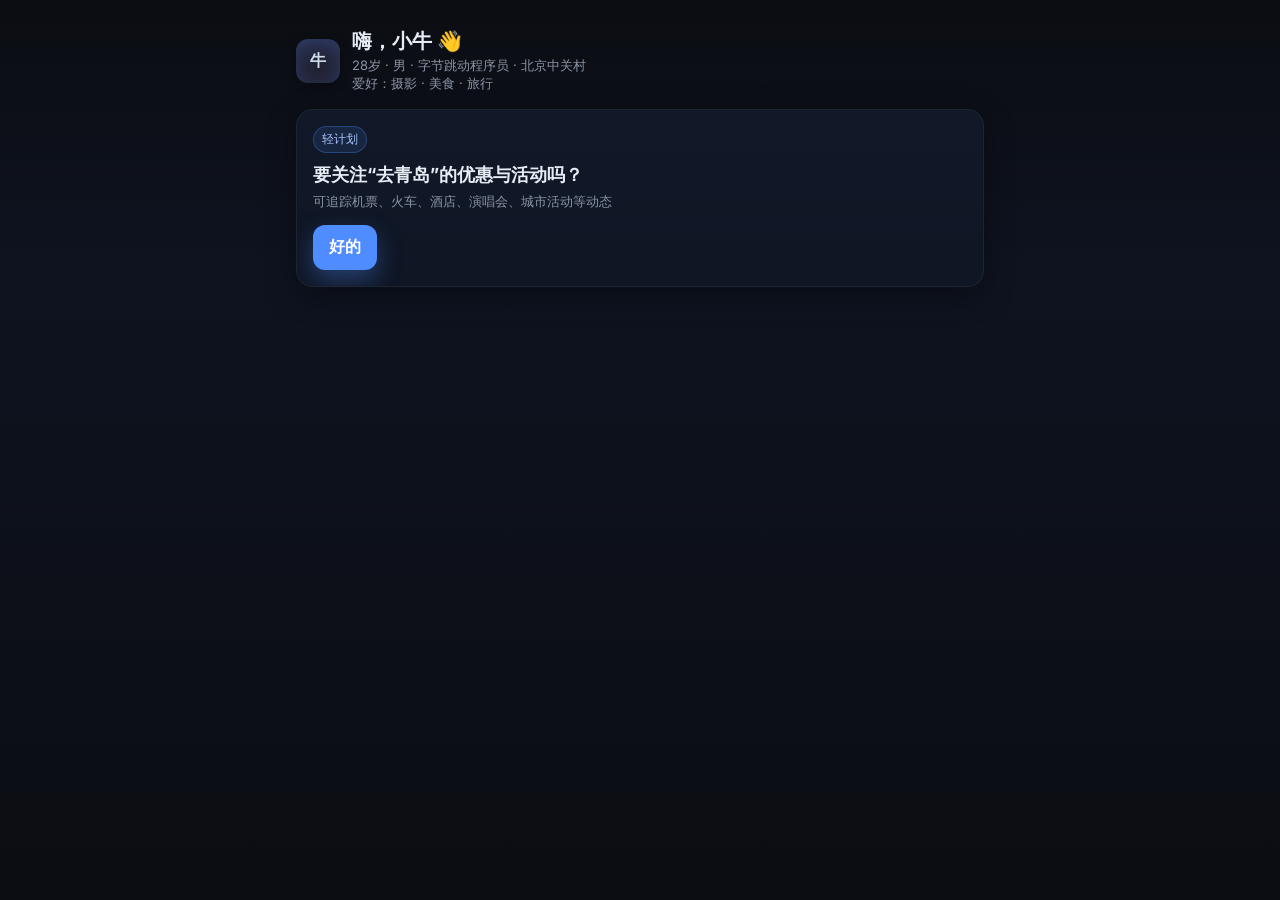
==== mobile-plan/index.html @ 5ac1c53b "Create mobile plan tracker UI with form, action sheet, and default settings Co-authored-by: zxl20zxl" ====
<!doctype html>
<html lang="zh-CN">
  <head>
    <meta charset="utf-8" />
    <meta name="viewport" content="width=device-width, initial-scale=1, viewport-fit=cover" />
    <title>轻计划 · 青岛行追踪</title>
    <link rel="stylesheet" href="./style.css" />
    <link rel="preconnect" href="https://fonts.googleapis.com">
    <link rel="preconnect" href="https://fonts.gstatic.com" crossorigin>
    <link href="https://fonts.googleapis.com/css2?family=Inter:wght@400;500;600&display=swap" rel="stylesheet">
  </head>
  <body>
    <main class="page">
      <section class="hero">
        <div class="avatar">牛</div>
        <div class="intro">
          <h1>嗨，小牛 👋</h1>
          <p>28岁 · 男 · 字节跳动程序员 · 北京中关村</p>
          <p>爱好：摄影 · 美食 · 旅行</p>
        </div>
      </section>

      <section class="card">
        <div class="card-hd">
          <div class="badge">轻计划</div>
          <h2>要关注“去青岛”的优惠与活动吗？</h2>
          <p class="sub">可追踪机票、火车、酒店、演唱会、城市活动等动态</p>
        </div>
        <div class="card-ft">
          <button id="openSheetBtn" class="btn-primary">好的</button>
        </div>
      </section>

      <section class="debug" id="resultBox" hidden>
        <h3>已创建追踪</h3>
        <pre id="resultJson"></pre>
      </section>
    </main>

    <!-- ActionSheet -->
    <div class="sheet-mask" id="sheetMask" role="presentation" aria-hidden="true"></div>
    <div class="sheet" id="actionSheet" role="dialog" aria-modal="true" aria-labelledby="sheetTitle">
      <header class="sheet-hd">
        <div class="drag-handle" aria-hidden="true"></div>
        <h3 id="sheetTitle">选择追踪内容</h3>
        <p class="muted">北京 ⇀ 青岛 · 选择你要关注的项目并设置参数</p>
      </header>

      <div class="sheet-body">
        <form id="trackerForm">
          <fieldset class="group">
            <legend>追踪类型</legend>

            <label class="item switch">
              <input type="checkbox" name="check_flight" />
              <span class="switch-ui"></span>
              <span class="label-main">机票特价</span>
            </label>
            <div class="panel" data-panel="flight" hidden>
              <div class="row">
                <label>出发城市</label>
                <input type="text" name="flight.departure_city" />
              </div>
              <div class="row">
                <label>到达城市</label>
                <input type="text" name="flight.destination_city" />
              </div>
              <div class="row">
                <label>价格上限(¥)</label>
                <input type="number" min="0" inputmode="numeric" name="flight.price_limit" />
              </div>
            </div>

            <label class="item switch">
              <input type="checkbox" name="check_train" />
              <span class="switch-ui"></span>
              <span class="label-main">火车特价</span>
            </label>
            <div class="panel" data-panel="train" hidden>
              <div class="row">
                <label>价格上限(¥)</label>
                <input type="number" min="0" inputmode="numeric" name="train.price_limit" />
              </div>
            </div>

            <label class="item switch">
              <input type="checkbox" name="check_hotel" />
              <span class="switch-ui"></span>
              <span class="label-main">酒店优惠</span>
            </label>
            <div class="panel" data-panel="hotel" hidden>
              <div class="row">
                <label>价格上限(¥)</label>
                <input type="number" min="0" inputmode="numeric" name="hotel.price_limit" />
              </div>
              <div class="row">
                <label>偏好品牌</label>
                <input type="text" name="hotel.brand" />
              </div>
            </div>

            <label class="item switch">
              <input type="checkbox" name="check_concert" />
              <span class="switch-ui"></span>
              <span class="label-main">演唱会</span>
            </label>
            <div class="panel" data-panel="concert" hidden>
              <div class="row">
                <label>歌手</label>
                <input type="text" name="concert.singer_name" />
              </div>
            </div>

            <label class="item switch">
              <input type="checkbox" name="check_city_event" />
              <span class="switch-ui"></span>
              <span class="label-main">青岛城市活动</span>
            </label>
            <div class="panel" data-panel="city_event" hidden>
              <div class="row">
                <label>城市</label>
                <input type="text" name="city_event.city" />
              </div>
            </div>
          </fieldset>

          <fieldset class="group">
            <legend>提醒频率</legend>
            <div class="seg">
              <label class="seg-item">
                <input type="radio" name="reminder_schedule" value="DAILY" />
                <span>每天</span>
              </label>
              <label class="seg-item">
                <input type="radio" name="reminder_schedule" value="WEEKEND" />
                <span>周末</span>
              </label>
            </div>
          </fieldset>
        </form>
      </div>

      <footer class="sheet-ft">
        <button class="btn-ghost" id="cancelBtn">取消</button>
        <button class="btn-primary" id="confirmBtn">确定创建</button>
      </footer>
    </div>

    <div id="toast" class="toast" role="status" aria-live="polite" aria-atomic="true"></div>

    <script type="module" src="./app.js"></script>
  </body>
</html>
---- mobile-plan/style.css ----
* { box-sizing: border-box; }
:root{ --bg:#0b0d12; --card:#121722; --muted:#8b94a7; --text:#e6ecf4; --primary:#4f8cff; --primary-press:#3b6cd6; --ring:#2a3a63; --border:#1e2430; --success:#12b886; }
html,body{ height:100%; }
body{
  margin:0; font-family: Inter, system-ui, -apple-system, Segoe UI, Roboto, PingFang SC, Hiragino Sans GB, Microsoft YaHei, Helvetica Neue, Arial, sans-serif;
  color:var(--text); background:linear-gradient(180deg,#0b0d12,#0e1320 30%,#0b0d12);
}
.page{ padding:20px 16px 120px; max-width:720px; margin:0 auto; }
.hero{ display:flex; align-items:center; gap:12px; margin-top:8px; }
.avatar{ width:44px; height:44px; border-radius:12px; background:#223; display:grid; place-items:center; font-weight:700; color:#cde; box-shadow:0 6px 20px rgba(79,140,255,.25) inset,0 2px 10px rgba(0,0,0,.35); }
.intro h1{ margin:0 0 2px; font-size:20px; }
.intro p{ margin:0; color:var(--muted); font-size:13px; }

.card{ margin-top:16px; background:linear-gradient(180deg,#111827,#0f1624); border:1px solid var(--border); border-radius:16px; padding:16px; box-shadow:0 8px 30px rgba(0,0,0,.35);
  position:relative; overflow:hidden; }
.badge{ display:inline-block; padding:4px 8px; border-radius:999px; font-size:12px; background:rgba(79,140,255,.12); color:#a9c6ff; border:1px solid rgba(79,140,255,.3); }
.card-hd h2{ margin:10px 0 6px; font-size:18px; }
.sub{ color:var(--muted); margin:0; font-size:13px; }
.card-ft{ margin-top:14px; display:flex; gap:12px; }

.btn-primary, .btn-ghost{ -webkit-tap-highlight-color: transparent; }
.btn-primary{ appearance:none; border:none; background:var(--primary); color:white; padding:12px 16px; border-radius:12px; font-weight:600; font-size:16px; box-shadow:0 10px 24px rgba(79,140,255,.35);
  transition: transform .07s ease, background .2s; }
.btn-primary:active{ transform: translateY(1px); background:var(--primary-press); }
.btn-ghost{ appearance:none; background:transparent; color:var(--text); border:1px solid var(--border); padding:12px 14px; border-radius:12px; font-weight:600; }

/* Sheet */
.sheet-mask{ position:fixed; inset:0; background:rgba(0,0,0,.4); opacity:0; pointer-events:none; transition:opacity .25s ease; }
.sheet{ position:fixed; left:0; right:0; bottom:-100%; background:linear-gradient(180deg,#111827,#0f1624); border-top-left-radius:20px; border-top-right-radius:20px; border:1px solid var(--border); box-shadow:0 -10px 40px rgba(0,0,0,.5); transition:transform .28s ease; transform: translateY(100%);
  max-height:80vh; display:flex; flex-direction:column; }
.sheet.show{ transform: translateY(0); bottom:0; }
.sheet-mask.show{ opacity:1; pointer-events:auto; }
.sheet-hd{ padding:12px 16px 8px; position:relative; }
.drag-handle{ width:48px; height:5px; background:#2a3242; border-radius:999px; margin:8px auto 10px; }
.sheet-hd h3{ margin:0 0 4px; font-size:16px; }
.muted{ color:var(--muted); font-size:12px; margin:0; }
.sheet-body{ padding:8px 16px 12px; overflow:auto; }
.sheet-ft{ display:flex; gap:10px; padding:12px 16px 16px; border-top:1px solid var(--border); background:rgba(0,0,0,.1); position:sticky; bottom:0; }

.group{ border:1px solid var(--border); border-radius:14px; padding:10px; margin:8px 0 12px; }
.group legend{ font-size:12px; color:var(--muted); padding:0 6px; }
.item{ display:flex; align-items:center; gap:10px; padding:12px 8px; border-radius:12px; }
.switch{ justify-content:space-between; }
.switch-ui{ width:44px; height:28px; background:#1b2433; border:1px solid #2a3446; border-radius:999px; position:relative; transition:background .2s; }
.switch-ui::after{ content:""; position:absolute; top:3px; left:3px; width:20px; height:20px; background:#93a1b8; border-radius:50%; transition:left .2s, background .2s; }
.switch input{ display:none; }
.switch input:checked + .switch-ui{ background:#2b3c5f; }
.switch input:checked + .switch-ui::after{ left:21px; background:#74a2ff; }
.label-main{ font-weight:600; }
.panel{ border:1px dashed #2a3446; border-radius:12px; padding:10px; margin:-4px 0 10px 0; }
.row{ display:flex; align-items:center; justify-content:space-between; gap:12px; padding:8px 0; }
.row label{ color:var(--muted); font-size:13px; }
.row input{ flex:1; appearance:none; background:#0c111b; border:1px solid #1d2633; color:var(--text); border-radius:10px; padding:10px 12px; font-size:15px; }

.seg{ display:flex; background:#0c111b; border:1px solid #1d2633; border-radius:10px; overflow:hidden; }
.seg-item{ flex:1; display:flex; align-items:center; justify-content:center; gap:8px; padding:8px; }
.seg-item input{ display:none; }
.seg-item span{ color:var(--muted); font-weight:600; font-size:14px; }
.seg-item input:checked + span{ color:#a9c6ff; }

/* Toast */
.toast{ position:fixed; left:50%; transform:translateX(-50%); bottom:90px; background:#101827; border:1px solid var(--border); color:var(--text); padding:10px 14px; border-radius:12px; opacity:0; pointer-events:none; transition:opacity .25s, transform .25s; }
.toast.show{ opacity:1; transform:translateX(-50%) translateY(-6px); }

/* Debug box */
.debug{ margin-top:16px; }
pre{ white-space:pre-wrap; word-break:break-word; background:#0c111b; border:1px solid #1d2633; border-radius:12px; padding:12px; }
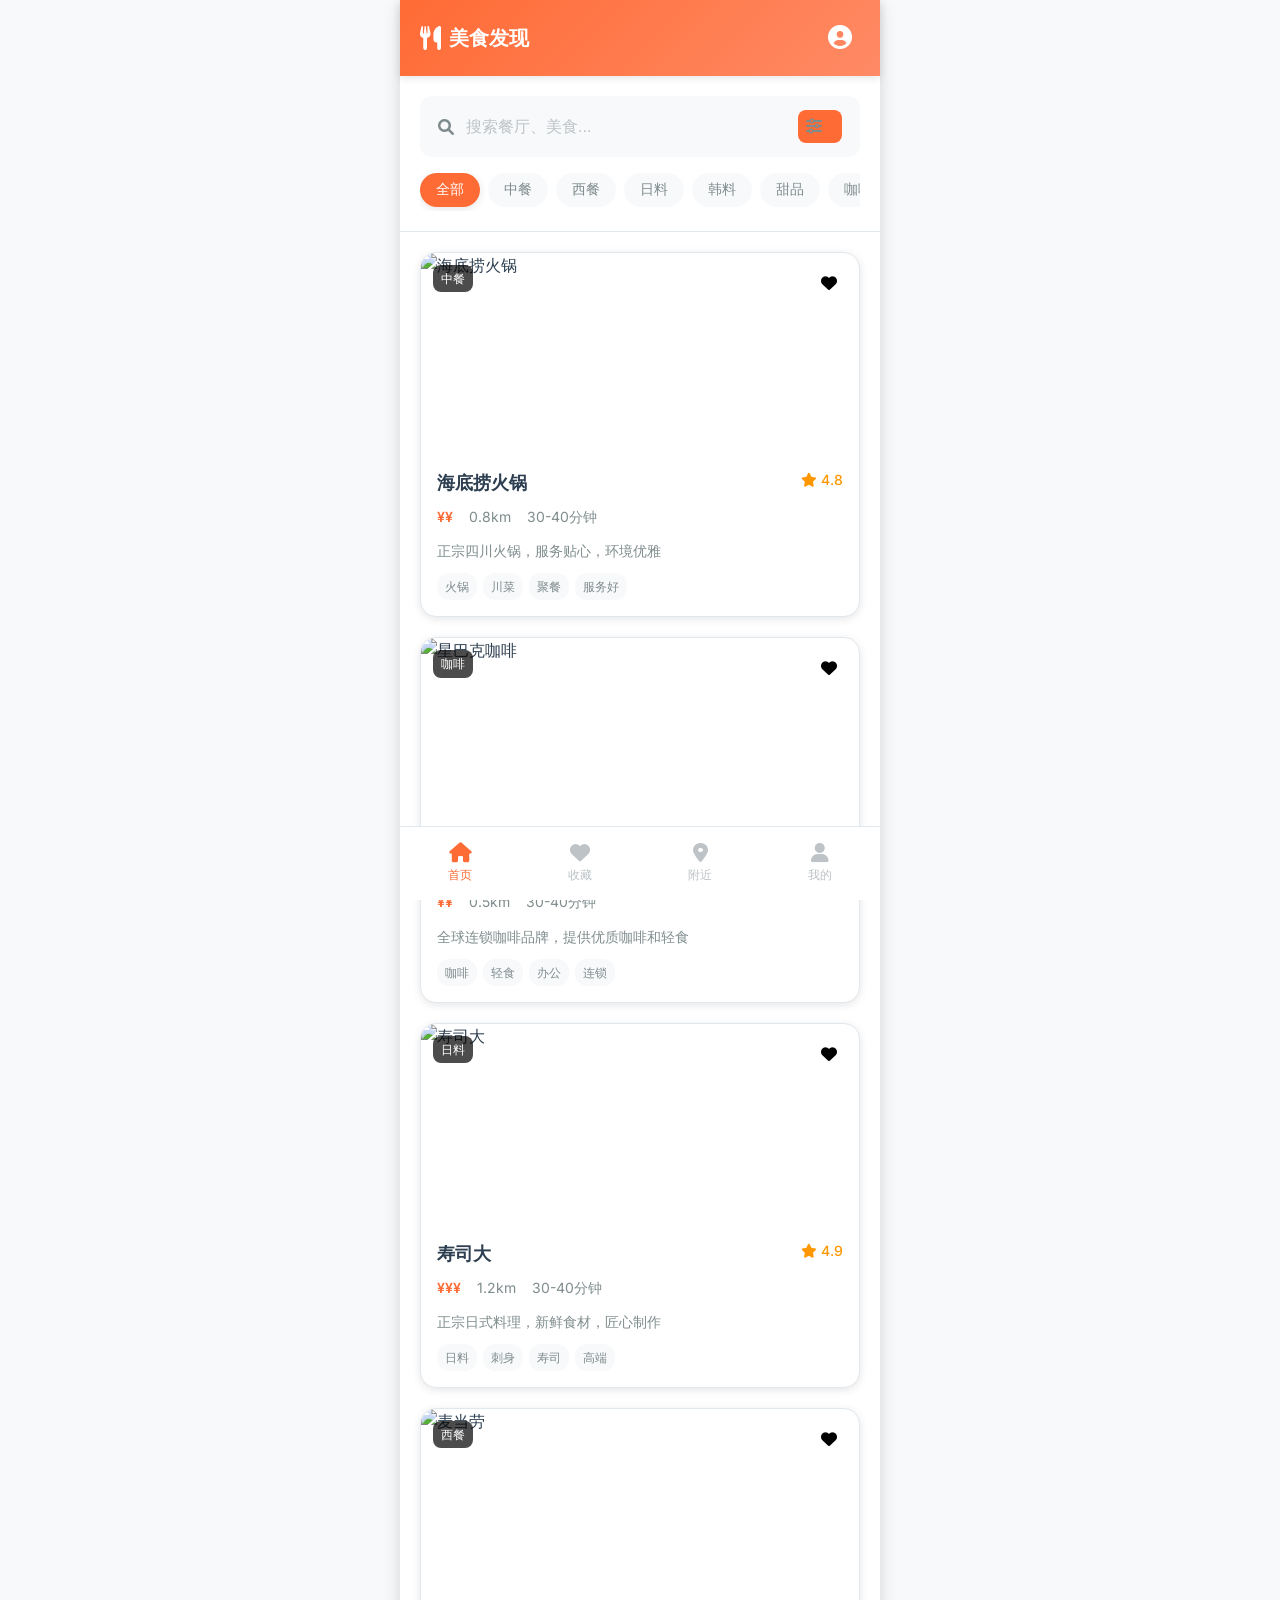
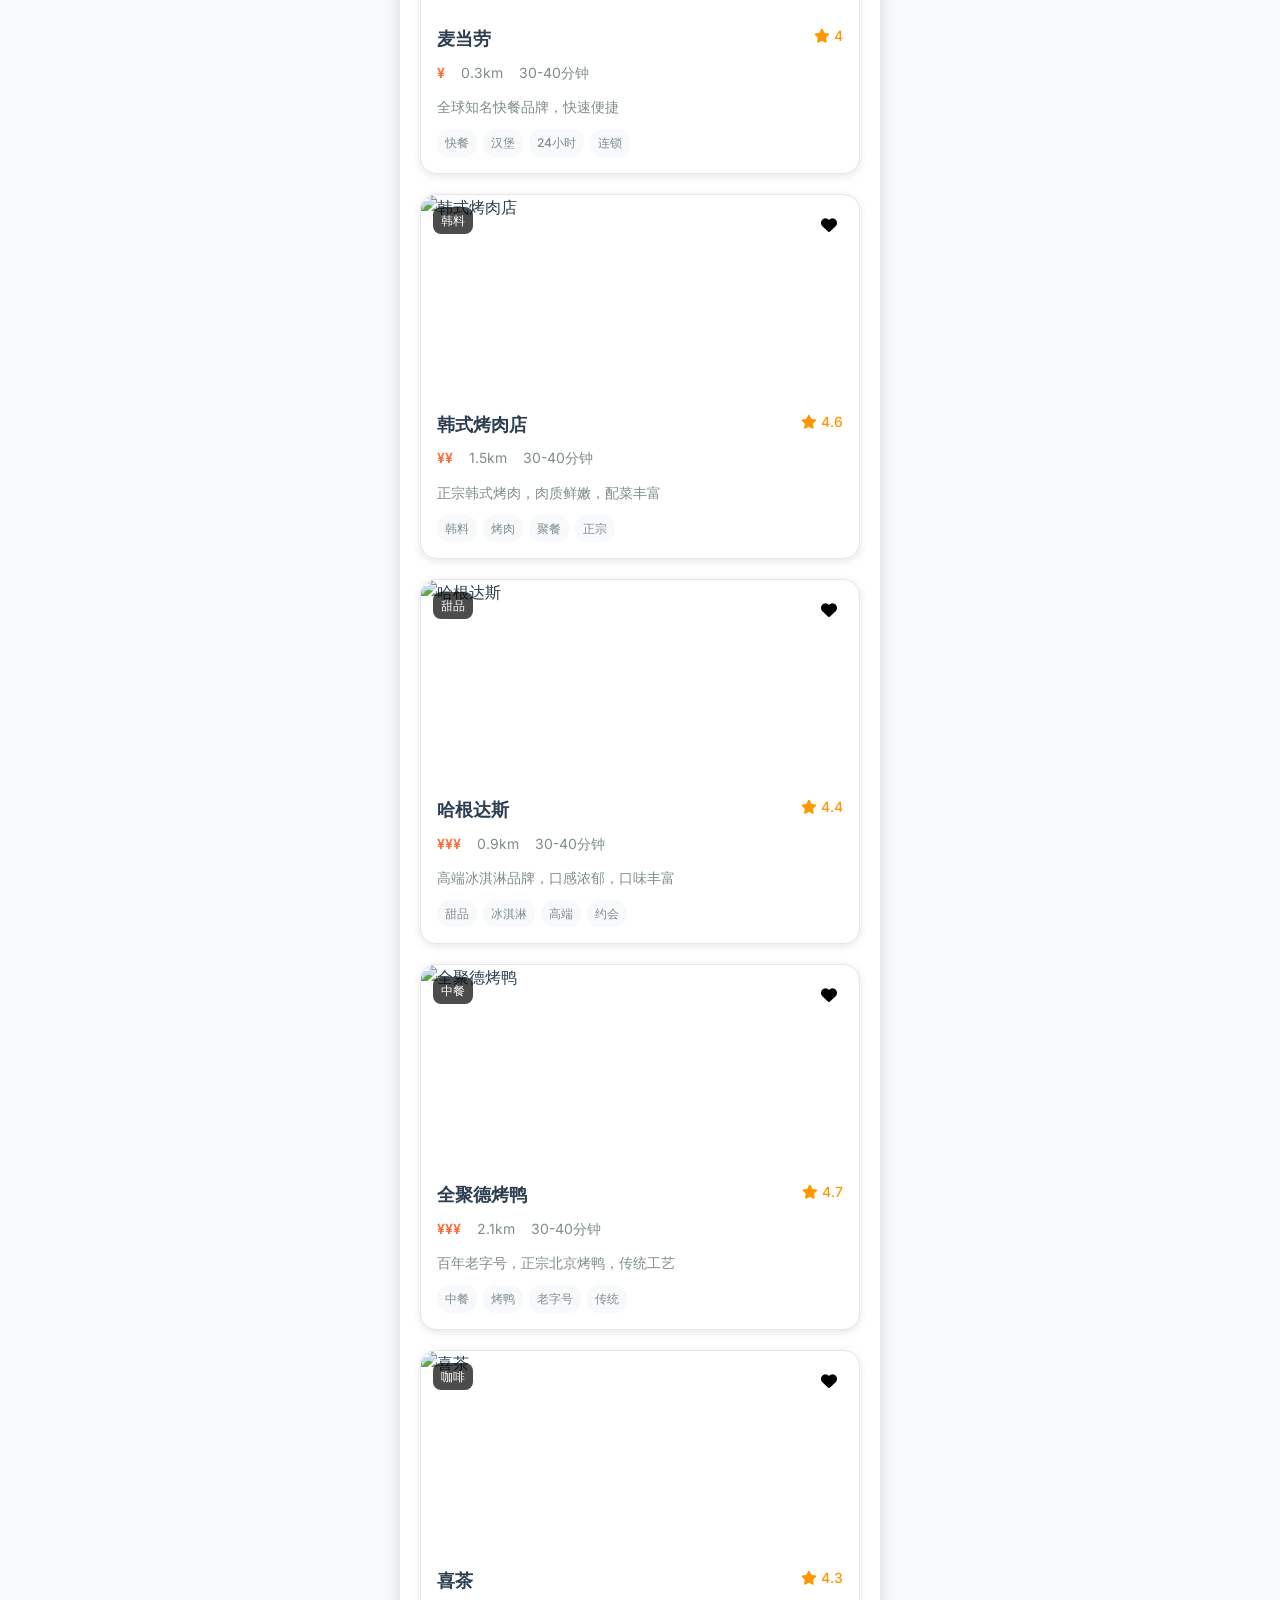
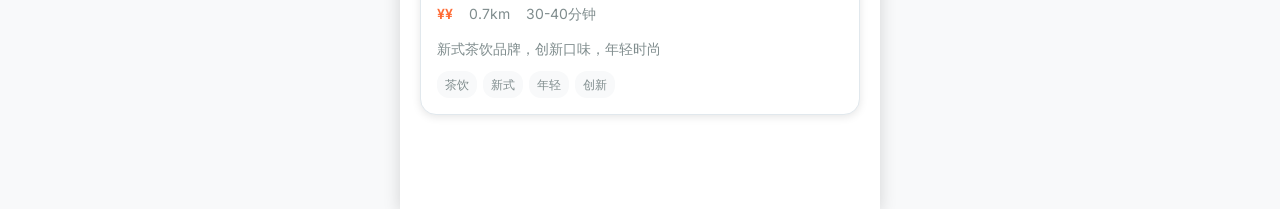
==== commit d7352e64: "Refactor: Redesign app for restaurant discovery and details Co-authored-by: zxl20zxl <zxl20zxl@gmail" ====
--- a/mobile-plan/index.html
+++ b/mobile-plan/index.html
@@ -3,150 +3,147 @@
   <head>
     <meta charset="utf-8" />
     <meta name="viewport" content="width=device-width, initial-scale=1, viewport-fit=cover" />
-    <title>轻计划 · 青岛行追踪</title>
+    <title>美食发现 · 发现身边的美味</title>
     <link rel="stylesheet" href="./style.css" />
     <link rel="preconnect" href="https://fonts.googleapis.com">
     <link rel="preconnect" href="https://fonts.gstatic.com" crossorigin>
-    <link href="https://fonts.googleapis.com/css2?family=Inter:wght@400;500;600&display=swap" rel="stylesheet">
+    <link href="https://fonts.googleapis.com/css2?family=Inter:wght@400;500;600;700&display=swap" rel="stylesheet">
+    <link rel="stylesheet" href="https://cdnjs.cloudflare.com/ajax/libs/font-awesome/6.0.0/css/all.min.css">
   </head>
   <body>
-    <main class="page">
-      <section class="hero">
-        <div class="avatar">牛</div>
-        <div class="intro">
-          <h1>嗨，小牛 👋</h1>
-          <p>28岁 · 男 · 字节跳动程序员 · 北京中关村</p>
-          <p>爱好：摄影 · 美食 · 旅行</p>
+    <div class="app">
+      <!-- Header -->
+      <header class="header">
+        <div class="header-content">
+          <div class="logo">
+            <i class="fas fa-utensils"></i>
+            <span>美食发现</span>
+          </div>
+          <button class="profile-btn">
+            <i class="fas fa-user-circle"></i>
+          </button>
+        </div>
+      </header>
+
+      <!-- Search Section -->
+      <section class="search-section">
+        <div class="search-container">
+          <div class="search-box">
+            <i class="fas fa-search"></i>
+            <input type="text" id="searchInput" placeholder="搜索餐厅、美食..." />
+            <button class="filter-btn" id="filterBtn">
+              <i class="fas fa-sliders-h"></i>
+            </button>
+          </div>
+        </div>
+        
+        <!-- Category Tabs -->
+        <div class="category-tabs">
+          <button class="tab active" data-category="all">全部</button>
+          <button class="tab" data-category="chinese">中餐</button>
+          <button class="tab" data-category="western">西餐</button>
+          <button class="tab" data-category="japanese">日料</button>
+          <button class="tab" data-category="korean">韩料</button>
+          <button class="tab" data-category="dessert">甜品</button>
+          <button class="tab" data-category="coffee">咖啡</button>
         </div>
       </section>
 
-      <section class="card">
-        <div class="card-hd">
-          <div class="badge">轻计划</div>
-          <h2>要关注“去青岛”的优惠与活动吗？</h2>
-          <p class="sub">可追踪机票、火车、酒店、演唱会、城市活动等动态</p>
+      <!-- Restaurant List -->
+      <main class="main-content">
+        <div class="restaurant-list" id="restaurantList">
+          <!-- 餐厅卡片将通过JavaScript动态生成 -->
         </div>
-        <div class="card-ft">
-          <button id="openSheetBtn" class="btn-primary">好的</button>
-        </div>
-      </section>
+      </main>
 
-      <section class="debug" id="resultBox" hidden>
-        <h3>已创建追踪</h3>
-        <pre id="resultJson"></pre>
-      </section>
-    </main>
-
-    <!-- ActionSheet -->
-    <div class="sheet-mask" id="sheetMask" role="presentation" aria-hidden="true"></div>
-    <div class="sheet" id="actionSheet" role="dialog" aria-modal="true" aria-labelledby="sheetTitle">
-      <header class="sheet-hd">
-        <div class="drag-handle" aria-hidden="true"></div>
-        <h3 id="sheetTitle">选择追踪内容</h3>
-        <p class="muted">北京 ⇀ 青岛 · 选择你要关注的项目并设置参数</p>
-      </header>
-
-      <div class="sheet-body">
-        <form id="trackerForm">
-          <fieldset class="group">
-            <legend>追踪类型</legend>
-
-            <label class="item switch">
-              <input type="checkbox" name="check_flight" />
-              <span class="switch-ui"></span>
-              <span class="label-main">机票特价</span>
-            </label>
-            <div class="panel" data-panel="flight" hidden>
-              <div class="row">
-                <label>出发城市</label>
-                <input type="text" name="flight.departure_city" />
-              </div>
-              <div class="row">
-                <label>到达城市</label>
-                <input type="text" name="flight.destination_city" />
-              </div>
-              <div class="row">
-                <label>价格上限(¥)</label>
-                <input type="number" min="0" inputmode="numeric" name="flight.price_limit" />
-              </div>
-            </div>
-
-            <label class="item switch">
-              <input type="checkbox" name="check_train" />
-              <span class="switch-ui"></span>
-              <span class="label-main">火车特价</span>
-            </label>
-            <div class="panel" data-panel="train" hidden>
-              <div class="row">
-                <label>价格上限(¥)</label>
-                <input type="number" min="0" inputmode="numeric" name="train.price_limit" />
-              </div>
-            </div>
-
-            <label class="item switch">
-              <input type="checkbox" name="check_hotel" />
-              <span class="switch-ui"></span>
-              <span class="label-main">酒店优惠</span>
-            </label>
-            <div class="panel" data-panel="hotel" hidden>
-              <div class="row">
-                <label>价格上限(¥)</label>
-                <input type="number" min="0" inputmode="numeric" name="hotel.price_limit" />
-              </div>
-              <div class="row">
-                <label>偏好品牌</label>
-                <input type="text" name="hotel.brand" />
-              </div>
-            </div>
-
-            <label class="item switch">
-              <input type="checkbox" name="check_concert" />
-              <span class="switch-ui"></span>
-              <span class="label-main">演唱会</span>
-            </label>
-            <div class="panel" data-panel="concert" hidden>
-              <div class="row">
-                <label>歌手</label>
-                <input type="text" name="concert.singer_name" />
-              </div>
-            </div>
-
-            <label class="item switch">
-              <input type="checkbox" name="check_city_event" />
-              <span class="switch-ui"></span>
-              <span class="label-main">青岛城市活动</span>
-            </label>
-            <div class="panel" data-panel="city_event" hidden>
-              <div class="row">
-                <label>城市</label>
-                <input type="text" name="city_event.city" />
-              </div>
-            </div>
-          </fieldset>
-
-          <fieldset class="group">
-            <legend>提醒频率</legend>
-            <div class="seg">
-              <label class="seg-item">
-                <input type="radio" name="reminder_schedule" value="DAILY" />
-                <span>每天</span>
-              </label>
-              <label class="seg-item">
-                <input type="radio" name="reminder_schedule" value="WEEKEND" />
-                <span>周末</span>
-              </label>
-            </div>
-          </fieldset>
-        </form>
-      </div>
-
-      <footer class="sheet-ft">
-        <button class="btn-ghost" id="cancelBtn">取消</button>
-        <button class="btn-primary" id="confirmBtn">确定创建</button>
-      </footer>
+      <!-- Bottom Navigation -->
+      <nav class="bottom-nav">
+        <button class="nav-item active" data-page="home">
+          <i class="fas fa-home"></i>
+          <span>首页</span>
+        </button>
+        <button class="nav-item" data-page="favorites">
+          <i class="fas fa-heart"></i>
+          <span>收藏</span>
+        </button>
+        <button class="nav-item" data-page="nearby">
+          <i class="fas fa-map-marker-alt"></i>
+          <span>附近</span>
+        </button>
+        <button class="nav-item" data-page="profile">
+          <i class="fas fa-user"></i>
+          <span>我的</span>
+        </button>
+      </nav>
     </div>
 
-    <div id="toast" class="toast" role="status" aria-live="polite" aria-atomic="true"></div>
+    <!-- Filter Modal -->
+    <div class="modal" id="filterModal">
+      <div class="modal-content">
+        <div class="modal-header">
+          <h3>筛选条件</h3>
+          <button class="close-btn" id="closeFilter">
+            <i class="fas fa-times"></i>
+          </button>
+        </div>
+        <div class="modal-body">
+          <div class="filter-group">
+            <h4>价格范围</h4>
+            <div class="price-range">
+              <button class="price-btn active" data-price="all">全部</button>
+              <button class="price-btn" data-price="low">¥</button>
+              <button class="price-btn" data-price="medium">¥¥</button>
+              <button class="price-btn" data-price="high">¥¥¥</button>
+            </div>
+          </div>
+          <div class="filter-group">
+            <h4>评分</h4>
+            <div class="rating-range">
+              <button class="rating-btn active" data-rating="all">全部</button>
+              <button class="rating-btn" data-rating="4">4.0+</button>
+              <button class="rating-btn" data-rating="4.5">4.5+</button>
+            </div>
+          </div>
+          <div class="filter-group">
+            <h4>距离</h4>
+            <div class="distance-range">
+              <button class="distance-btn active" data-distance="all">全部</button>
+              <button class="distance-btn" data-distance="1">1km内</button>
+              <button class="distance-btn" data-distance="3">3km内</button>
+              <button class="distance-btn" data-distance="5">5km内</button>
+            </div>
+          </div>
+        </div>
+        <div class="modal-footer">
+          <button class="btn-secondary" id="resetFilter">重置</button>
+          <button class="btn-primary" id="applyFilter">应用筛选</button>
+        </div>
+      </div>
+    </div>
+
+    <!-- Restaurant Detail Modal -->
+    <div class="modal" id="restaurantModal">
+      <div class="modal-content restaurant-detail">
+        <div class="modal-header">
+          <button class="back-btn" id="backBtn">
+            <i class="fas fa-arrow-left"></i>
+          </button>
+          <h3 id="restaurantName">餐厅详情</h3>
+          <button class="favorite-btn" id="favoriteBtn">
+            <i class="fas fa-heart"></i>
+          </button>
+        </div>
+        <div class="modal-body" id="restaurantDetailContent">
+          <!-- 餐厅详情内容将通过JavaScript动态生成 -->
+        </div>
+      </div>
+    </div>
+
+    <!-- Toast Notification -->
+    <div class="toast" id="toast">
+      <i class="fas fa-check-circle"></i>
+      <span id="toastMessage">操作成功</span>
+    </div>
 
     <script type="module" src="./app.js"></script>
   </body>
--- a/mobile-plan/style.css
+++ b/mobile-plan/style.css
@@ -1,67 +1,814 @@
-* { box-sizing: border-box; }
-:root{ --bg:#0b0d12; --card:#121722; --muted:#8b94a7; --text:#e6ecf4; --primary:#4f8cff; --primary-press:#3b6cd6; --ring:#2a3a63; --border:#1e2430; --success:#12b886; }
-html,body{ height:100%; }
-body{
-  margin:0; font-family: Inter, system-ui, -apple-system, Segoe UI, Roboto, PingFang SC, Hiragino Sans GB, Microsoft YaHei, Helvetica Neue, Arial, sans-serif;
-  color:var(--text); background:linear-gradient(180deg,#0b0d12,#0e1320 30%,#0b0d12);
-}
-.page{ padding:20px 16px 120px; max-width:720px; margin:0 auto; }
-.hero{ display:flex; align-items:center; gap:12px; margin-top:8px; }
-.avatar{ width:44px; height:44px; border-radius:12px; background:#223; display:grid; place-items:center; font-weight:700; color:#cde; box-shadow:0 6px 20px rgba(79,140,255,.25) inset,0 2px 10px rgba(0,0,0,.35); }
-.intro h1{ margin:0 0 2px; font-size:20px; }
-.intro p{ margin:0; color:var(--muted); font-size:13px; }
-
-.card{ margin-top:16px; background:linear-gradient(180deg,#111827,#0f1624); border:1px solid var(--border); border-radius:16px; padding:16px; box-shadow:0 8px 30px rgba(0,0,0,.35);
-  position:relative; overflow:hidden; }
-.badge{ display:inline-block; padding:4px 8px; border-radius:999px; font-size:12px; background:rgba(79,140,255,.12); color:#a9c6ff; border:1px solid rgba(79,140,255,.3); }
-.card-hd h2{ margin:10px 0 6px; font-size:18px; }
-.sub{ color:var(--muted); margin:0; font-size:13px; }
-.card-ft{ margin-top:14px; display:flex; gap:12px; }
-
-.btn-primary, .btn-ghost{ -webkit-tap-highlight-color: transparent; }
-.btn-primary{ appearance:none; border:none; background:var(--primary); color:white; padding:12px 16px; border-radius:12px; font-weight:600; font-size:16px; box-shadow:0 10px 24px rgba(79,140,255,.35);
-  transition: transform .07s ease, background .2s; }
-.btn-primary:active{ transform: translateY(1px); background:var(--primary-press); }
-.btn-ghost{ appearance:none; background:transparent; color:var(--text); border:1px solid var(--border); padding:12px 14px; border-radius:12px; font-weight:600; }
-
-/* Sheet */
-.sheet-mask{ position:fixed; inset:0; background:rgba(0,0,0,.4); opacity:0; pointer-events:none; transition:opacity .25s ease; }
-.sheet{ position:fixed; left:0; right:0; bottom:-100%; background:linear-gradient(180deg,#111827,#0f1624); border-top-left-radius:20px; border-top-right-radius:20px; border:1px solid var(--border); box-shadow:0 -10px 40px rgba(0,0,0,.5); transition:transform .28s ease; transform: translateY(100%);
-  max-height:80vh; display:flex; flex-direction:column; }
-.sheet.show{ transform: translateY(0); bottom:0; }
-.sheet-mask.show{ opacity:1; pointer-events:auto; }
-.sheet-hd{ padding:12px 16px 8px; position:relative; }
-.drag-handle{ width:48px; height:5px; background:#2a3242; border-radius:999px; margin:8px auto 10px; }
-.sheet-hd h3{ margin:0 0 4px; font-size:16px; }
-.muted{ color:var(--muted); font-size:12px; margin:0; }
-.sheet-body{ padding:8px 16px 12px; overflow:auto; }
-.sheet-ft{ display:flex; gap:10px; padding:12px 16px 16px; border-top:1px solid var(--border); background:rgba(0,0,0,.1); position:sticky; bottom:0; }
-
-.group{ border:1px solid var(--border); border-radius:14px; padding:10px; margin:8px 0 12px; }
-.group legend{ font-size:12px; color:var(--muted); padding:0 6px; }
-.item{ display:flex; align-items:center; gap:10px; padding:12px 8px; border-radius:12px; }
-.switch{ justify-content:space-between; }
-.switch-ui{ width:44px; height:28px; background:#1b2433; border:1px solid #2a3446; border-radius:999px; position:relative; transition:background .2s; }
-.switch-ui::after{ content:""; position:absolute; top:3px; left:3px; width:20px; height:20px; background:#93a1b8; border-radius:50%; transition:left .2s, background .2s; }
-.switch input{ display:none; }
-.switch input:checked + .switch-ui{ background:#2b3c5f; }
-.switch input:checked + .switch-ui::after{ left:21px; background:#74a2ff; }
-.label-main{ font-weight:600; }
-.panel{ border:1px dashed #2a3446; border-radius:12px; padding:10px; margin:-4px 0 10px 0; }
-.row{ display:flex; align-items:center; justify-content:space-between; gap:12px; padding:8px 0; }
-.row label{ color:var(--muted); font-size:13px; }
-.row input{ flex:1; appearance:none; background:#0c111b; border:1px solid #1d2633; color:var(--text); border-radius:10px; padding:10px 12px; font-size:15px; }
-
-.seg{ display:flex; background:#0c111b; border:1px solid #1d2633; border-radius:10px; overflow:hidden; }
-.seg-item{ flex:1; display:flex; align-items:center; justify-content:center; gap:8px; padding:8px; }
-.seg-item input{ display:none; }
-.seg-item span{ color:var(--muted); font-weight:600; font-size:14px; }
-.seg-item input:checked + span{ color:#a9c6ff; }
-
-/* Toast */
-.toast{ position:fixed; left:50%; transform:translateX(-50%); bottom:90px; background:#101827; border:1px solid var(--border); color:var(--text); padding:10px 14px; border-radius:12px; opacity:0; pointer-events:none; transition:opacity .25s, transform .25s; }
-.toast.show{ opacity:1; transform:translateX(-50%) translateY(-6px); }
-
-/* Debug box */
-.debug{ margin-top:16px; }
-pre{ white-space:pre-wrap; word-break:break-word; background:#0c111b; border:1px solid #1d2633; border-radius:12px; padding:12px; }+/* 重置样式 */
+* {
+  box-sizing: border-box;
+  margin: 0;
+  padding: 0;
+}
+
+/* 根变量 */
+:root {
+  --primary-color: #ff6b35;
+  --primary-light: #ff8a65;
+  --primary-dark: #e64a19;
+  --secondary-color: #4a90e2;
+  --success-color: #4caf50;
+  --warning-color: #ff9800;
+  --error-color: #f44336;
+  --text-primary: #2c3e50;
+  --text-secondary: #7f8c8d;
+  --text-light: #bdc3c7;
+  --bg-primary: #ffffff;
+  --bg-secondary: #f8f9fa;
+  --bg-card: #ffffff;
+  --border-color: #e1e8ed;
+  --shadow-light: 0 2px 8px rgba(0, 0, 0, 0.1);
+  --shadow-medium: 0 4px 16px rgba(0, 0, 0, 0.15);
+  --shadow-heavy: 0 8px 32px rgba(0, 0, 0, 0.2);
+  --border-radius: 12px;
+  --border-radius-small: 8px;
+  --border-radius-large: 16px;
+  --transition: all 0.3s cubic-bezier(0.4, 0, 0.2, 1);
+}
+
+/* 基础样式 */
+html, body {
+  height: 100%;
+  font-family: 'Inter', -apple-system, BlinkMacSystemFont, 'Segoe UI', Roboto, 'PingFang SC', 'Hiragino Sans GB', 'Microsoft YaHei', sans-serif;
+  background-color: var(--bg-secondary);
+  color: var(--text-primary);
+  line-height: 1.6;
+  -webkit-font-smoothing: antialiased;
+  -moz-osx-font-smoothing: grayscale;
+}
+
+.app {
+  min-height: 100vh;
+  display: flex;
+  flex-direction: column;
+  max-width: 480px;
+  margin: 0 auto;
+  background-color: var(--bg-primary);
+  box-shadow: var(--shadow-medium);
+}
+
+/* 头部样式 */
+.header {
+  background: linear-gradient(135deg, var(--primary-color), var(--primary-light));
+  color: white;
+  padding: 16px 20px;
+  position: sticky;
+  top: 0;
+  z-index: 100;
+  box-shadow: var(--shadow-light);
+}
+
+.header-content {
+  display: flex;
+  justify-content: space-between;
+  align-items: center;
+}
+
+.logo {
+  display: flex;
+  align-items: center;
+  gap: 8px;
+  font-size: 20px;
+  font-weight: 700;
+}
+
+.logo i {
+  font-size: 24px;
+}
+
+.profile-btn {
+  background: none;
+  border: none;
+  color: white;
+  font-size: 24px;
+  cursor: pointer;
+  padding: 8px;
+  border-radius: 50%;
+  transition: var(--transition);
+}
+
+.profile-btn:hover {
+  background-color: rgba(255, 255, 255, 0.1);
+}
+
+/* 搜索区域 */
+.search-section {
+  background: white;
+  padding: 20px;
+  border-bottom: 1px solid var(--border-color);
+}
+
+.search-container {
+  margin-bottom: 16px;
+}
+
+.search-box {
+  position: relative;
+  display: flex;
+  align-items: center;
+  background: var(--bg-secondary);
+  border-radius: var(--border-radius);
+  padding: 12px 16px;
+  border: 2px solid transparent;
+  transition: var(--transition);
+}
+
+.search-box:focus-within {
+  border-color: var(--primary-color);
+  box-shadow: 0 0 0 3px rgba(255, 107, 53, 0.1);
+}
+
+.search-box i {
+  color: var(--text-secondary);
+  margin-right: 12px;
+  font-size: 16px;
+}
+
+.search-box input {
+  flex: 1;
+  border: none;
+  background: none;
+  outline: none;
+  font-size: 16px;
+  color: var(--text-primary);
+}
+
+.search-box input::placeholder {
+  color: var(--text-light);
+}
+
+.filter-btn {
+  background: var(--primary-color);
+  border: none;
+  color: white;
+  padding: 8px;
+  border-radius: var(--border-radius-small);
+  cursor: pointer;
+  transition: var(--transition);
+  margin-left: 8px;
+}
+
+.filter-btn:hover {
+  background: var(--primary-dark);
+  transform: translateY(-1px);
+}
+
+/* 分类标签 */
+.category-tabs {
+  display: flex;
+  gap: 8px;
+  overflow-x: auto;
+  padding-bottom: 4px;
+  scrollbar-width: none;
+  -ms-overflow-style: none;
+}
+
+.category-tabs::-webkit-scrollbar {
+  display: none;
+}
+
+.tab {
+  background: var(--bg-secondary);
+  border: none;
+  padding: 8px 16px;
+  border-radius: 20px;
+  font-size: 14px;
+  font-weight: 500;
+  color: var(--text-secondary);
+  cursor: pointer;
+  transition: var(--transition);
+  white-space: nowrap;
+  flex-shrink: 0;
+}
+
+.tab.active {
+  background: var(--primary-color);
+  color: white;
+  box-shadow: var(--shadow-light);
+}
+
+.tab:hover:not(.active) {
+  background: var(--border-color);
+  color: var(--text-primary);
+}
+
+/* 主内容区域 */
+.main-content {
+  flex: 1;
+  padding: 20px;
+  overflow-y: auto;
+}
+
+.restaurant-list {
+  display: flex;
+  flex-direction: column;
+  gap: 20px;
+}
+
+/* 餐厅卡片 */
+.restaurant-card {
+  background: var(--bg-card);
+  border-radius: var(--border-radius-large);
+  overflow: hidden;
+  box-shadow: var(--shadow-light);
+  transition: var(--transition);
+  cursor: pointer;
+  border: 1px solid var(--border-color);
+}
+
+.restaurant-card:hover {
+  transform: translateY(-2px);
+  box-shadow: var(--shadow-medium);
+}
+
+.restaurant-image {
+  position: relative;
+  height: 200px;
+  overflow: hidden;
+}
+
+.restaurant-image img {
+  width: 100%;
+  height: 100%;
+  object-fit: cover;
+  transition: var(--transition);
+}
+
+.restaurant-card:hover .restaurant-image img {
+  transform: scale(1.05);
+}
+
+.restaurant-badge {
+  position: absolute;
+  top: 12px;
+  left: 12px;
+  background: rgba(0, 0, 0, 0.7);
+  color: white;
+  padding: 4px 8px;
+  border-radius: var(--border-radius-small);
+  font-size: 12px;
+  font-weight: 500;
+}
+
+.quick-favorite {
+  position: absolute;
+  top: 12px;
+  right: 12px;
+  background: rgba(255, 255, 255, 0.9);
+  border: none;
+  width: 36px;
+  height: 36px;
+  border-radius: 50%;
+  display: flex;
+  align-items: center;
+  justify-content: center;
+  cursor: pointer;
+  transition: var(--transition);
+  backdrop-filter: blur(10px);
+}
+
+.quick-favorite:hover {
+  background: white;
+  transform: scale(1.1);
+}
+
+.quick-favorite.active {
+  color: var(--error-color);
+}
+
+.quick-favorite i {
+  font-size: 16px;
+}
+
+/* 餐厅信息 */
+.restaurant-info {
+  padding: 16px;
+}
+
+.restaurant-header {
+  display: flex;
+  justify-content: space-between;
+  align-items: flex-start;
+  margin-bottom: 8px;
+}
+
+.restaurant-name {
+  font-size: 18px;
+  font-weight: 600;
+  color: var(--text-primary);
+  margin: 0;
+}
+
+.restaurant-rating {
+  display: flex;
+  align-items: center;
+  gap: 4px;
+  color: var(--warning-color);
+  font-weight: 500;
+  font-size: 14px;
+}
+
+.restaurant-meta {
+  display: flex;
+  gap: 16px;
+  margin-bottom: 12px;
+  font-size: 14px;
+  color: var(--text-secondary);
+}
+
+.price-range {
+  font-weight: 600;
+  color: var(--primary-color);
+}
+
+.restaurant-description {
+  color: var(--text-secondary);
+  font-size: 14px;
+  margin-bottom: 12px;
+  line-height: 1.5;
+}
+
+.restaurant-tags {
+  display: flex;
+  flex-wrap: wrap;
+  gap: 6px;
+}
+
+.tag {
+  background: var(--bg-secondary);
+  color: var(--text-secondary);
+  padding: 4px 8px;
+  border-radius: 12px;
+  font-size: 12px;
+  font-weight: 500;
+}
+
+/* 底部导航 */
+.bottom-nav {
+  display: flex;
+  background: white;
+  border-top: 1px solid var(--border-color);
+  padding: 8px 0;
+  position: sticky;
+  bottom: 0;
+  z-index: 100;
+}
+
+.nav-item {
+  flex: 1;
+  display: flex;
+  flex-direction: column;
+  align-items: center;
+  gap: 4px;
+  background: none;
+  border: none;
+  padding: 8px;
+  cursor: pointer;
+  transition: var(--transition);
+  color: var(--text-light);
+}
+
+.nav-item.active {
+  color: var(--primary-color);
+}
+
+.nav-item i {
+  font-size: 20px;
+}
+
+.nav-item span {
+  font-size: 12px;
+  font-weight: 500;
+}
+
+/* 模态框 */
+.modal {
+  position: fixed;
+  top: 0;
+  left: 0;
+  right: 0;
+  bottom: 0;
+  background: rgba(0, 0, 0, 0.5);
+  display: flex;
+  align-items: flex-end;
+  justify-content: center;
+  z-index: 1000;
+  opacity: 0;
+  visibility: hidden;
+  transition: var(--transition);
+}
+
+.modal.show {
+  opacity: 1;
+  visibility: visible;
+}
+
+.modal-content {
+  background: white;
+  width: 100%;
+  max-width: 480px;
+  max-height: 80vh;
+  border-radius: var(--border-radius-large) var(--border-radius-large) 0 0;
+  transform: translateY(100%);
+  transition: var(--transition);
+  display: flex;
+  flex-direction: column;
+}
+
+.modal.show .modal-content {
+  transform: translateY(0);
+}
+
+.modal-header {
+  display: flex;
+  align-items: center;
+  justify-content: space-between;
+  padding: 20px;
+  border-bottom: 1px solid var(--border-color);
+  position: relative;
+}
+
+.modal-header h3 {
+  font-size: 18px;
+  font-weight: 600;
+  color: var(--text-primary);
+  margin: 0;
+}
+
+.close-btn, .back-btn {
+  background: none;
+  border: none;
+  font-size: 20px;
+  color: var(--text-secondary);
+  cursor: pointer;
+  padding: 8px;
+  border-radius: 50%;
+  transition: var(--transition);
+}
+
+.close-btn:hover, .back-btn:hover {
+  background: var(--bg-secondary);
+  color: var(--text-primary);
+}
+
+.favorite-btn {
+  background: none;
+  border: none;
+  font-size: 20px;
+  color: var(--text-light);
+  cursor: pointer;
+  padding: 8px;
+  border-radius: 50%;
+  transition: var(--transition);
+}
+
+.favorite-btn.active {
+  color: var(--error-color);
+}
+
+.favorite-btn:hover {
+  background: var(--bg-secondary);
+}
+
+.modal-body {
+  flex: 1;
+  overflow-y: auto;
+  padding: 20px;
+}
+
+.modal-footer {
+  display: flex;
+  gap: 12px;
+  padding: 20px;
+  border-top: 1px solid var(--border-color);
+  background: var(--bg-secondary);
+}
+
+/* 筛选模态框 */
+.filter-group {
+  margin-bottom: 24px;
+}
+
+.filter-group h4 {
+  font-size: 16px;
+  font-weight: 600;
+  color: var(--text-primary);
+  margin-bottom: 12px;
+}
+
+.price-range, .rating-range, .distance-range {
+  display: flex;
+  gap: 8px;
+  flex-wrap: wrap;
+}
+
+.price-btn, .rating-btn, .distance-btn {
+  background: var(--bg-secondary);
+  border: 1px solid var(--border-color);
+  padding: 8px 16px;
+  border-radius: var(--border-radius);
+  font-size: 14px;
+  font-weight: 500;
+  color: var(--text-secondary);
+  cursor: pointer;
+  transition: var(--transition);
+}
+
+.price-btn.active, .rating-btn.active, .distance-btn.active {
+  background: var(--primary-color);
+  color: white;
+  border-color: var(--primary-color);
+}
+
+.price-btn:hover:not(.active), .rating-btn:hover:not(.active), .distance-btn:hover:not(.active) {
+  background: var(--border-color);
+  color: var(--text-primary);
+}
+
+/* 餐厅详情 */
+.restaurant-detail .modal-content {
+  max-height: 90vh;
+}
+
+.detail-image {
+  height: 200px;
+  overflow: hidden;
+  border-radius: var(--border-radius);
+  margin-bottom: 20px;
+}
+
+.detail-image img {
+  width: 100%;
+  height: 100%;
+  object-fit: cover;
+}
+
+.detail-info {
+  display: flex;
+  flex-direction: column;
+  gap: 20px;
+}
+
+.detail-header {
+  display: flex;
+  justify-content: space-between;
+  align-items: center;
+}
+
+.detail-rating {
+  display: flex;
+  align-items: center;
+  gap: 4px;
+  color: var(--warning-color);
+  font-weight: 600;
+}
+
+.rating-count {
+  color: var(--text-secondary);
+  font-weight: 400;
+  font-size: 14px;
+}
+
+.detail-price {
+  font-size: 18px;
+  font-weight: 600;
+  color: var(--primary-color);
+}
+
+.detail-meta {
+  display: flex;
+  flex-direction: column;
+  gap: 12px;
+}
+
+.meta-item {
+  display: flex;
+  align-items: center;
+  gap: 8px;
+  color: var(--text-secondary);
+  font-size: 14px;
+}
+
+.meta-item i {
+  color: var(--primary-color);
+  width: 16px;
+}
+
+.detail-description h4,
+.detail-dishes h4,
+.detail-tags h4 {
+  font-size: 16px;
+  font-weight: 600;
+  color: var(--text-primary);
+  margin-bottom: 8px;
+}
+
+.detail-description p {
+  color: var(--text-secondary);
+  line-height: 1.6;
+}
+
+.dishes-list, .tags-list {
+  display: flex;
+  flex-wrap: wrap;
+  gap: 8px;
+}
+
+.dish-item {
+  background: var(--bg-secondary);
+  color: var(--text-primary);
+  padding: 6px 12px;
+  border-radius: var(--border-radius);
+  font-size: 14px;
+  font-weight: 500;
+}
+
+.detail-actions {
+  display: flex;
+  gap: 12px;
+  flex-wrap: wrap;
+}
+
+/* 按钮样式 */
+.btn-primary, .btn-secondary {
+  padding: 12px 20px;
+  border-radius: var(--border-radius);
+  font-size: 14px;
+  font-weight: 600;
+  cursor: pointer;
+  transition: var(--transition);
+  border: none;
+  display: flex;
+  align-items: center;
+  gap: 8px;
+  justify-content: center;
+}
+
+.btn-primary {
+  background: var(--primary-color);
+  color: white;
+  box-shadow: var(--shadow-light);
+}
+
+.btn-primary:hover {
+  background: var(--primary-dark);
+  transform: translateY(-1px);
+  box-shadow: var(--shadow-medium);
+}
+
+.btn-secondary {
+  background: var(--bg-secondary);
+  color: var(--text-primary);
+  border: 1px solid var(--border-color);
+}
+
+.btn-secondary:hover {
+  background: var(--border-color);
+  transform: translateY(-1px);
+}
+
+/* 提示消息 */
+.toast {
+  position: fixed;
+  top: 20px;
+  left: 50%;
+  transform: translateX(-50%);
+  background: var(--success-color);
+  color: white;
+  padding: 12px 20px;
+  border-radius: var(--border-radius);
+  box-shadow: var(--shadow-medium);
+  display: flex;
+  align-items: center;
+  gap: 8px;
+  z-index: 2000;
+  opacity: 0;
+  visibility: hidden;
+  transition: var(--transition);
+}
+
+.toast.show {
+  opacity: 1;
+  visibility: visible;
+  transform: translateX(-50%) translateY(10px);
+}
+
+/* 响应式设计 */
+@media (max-width: 480px) {
+  .app {
+    max-width: 100%;
+  }
+  
+  .search-section {
+    padding: 16px;
+  }
+  
+  .main-content {
+    padding: 16px;
+  }
+  
+  .restaurant-list {
+    gap: 16px;
+  }
+  
+  .restaurant-image {
+    height: 160px;
+  }
+  
+  .modal-content {
+    max-height: 85vh;
+  }
+  
+  .modal-header, .modal-body, .modal-footer {
+    padding: 16px;
+  }
+  
+  .detail-actions {
+    flex-direction: column;
+  }
+  
+  .btn-primary, .btn-secondary {
+    width: 100%;
+  }
+}
+
+/* 动画效果 */
+@keyframes fadeInUp {
+  from {
+    opacity: 0;
+    transform: translateY(20px);
+  }
+  to {
+    opacity: 1;
+    transform: translateY(0);
+  }
+}
+
+.restaurant-card {
+  animation: fadeInUp 0.5s ease-out;
+}
+
+/* 滚动条样式 */
+::-webkit-scrollbar {
+  width: 4px;
+}
+
+::-webkit-scrollbar-track {
+  background: var(--bg-secondary);
+}
+
+::-webkit-scrollbar-thumb {
+  background: var(--border-color);
+  border-radius: 2px;
+}
+
+::-webkit-scrollbar-thumb:hover {
+  background: var(--text-light);
+}
+
+/* 加载状态 */
+.loading {
+  display: flex;
+  justify-content: center;
+  align-items: center;
+  padding: 40px;
+  color: var(--text-secondary);
+}
+
+.loading i {
+  animation: spin 1s linear infinite;
+  margin-right: 8px;
+}
+
+@keyframes spin {
+  from { transform: rotate(0deg); }
+  to { transform: rotate(360deg); }
+}
+
+/* 空状态 */
+.empty-state {
+  text-align: center;
+  padding: 40px 20px;
+  color: var(--text-secondary);
+}
+
+.empty-state i {
+  font-size: 48px;
+  margin-bottom: 16px;
+  color: var(--text-light);
+}
+
+.empty-state h3 {
+  font-size: 18px;
+  margin-bottom: 8px;
+  color: var(--text-primary);
+}
+
+.empty-state p {
+  font-size: 14px;
+  line-height: 1.5;
+}
